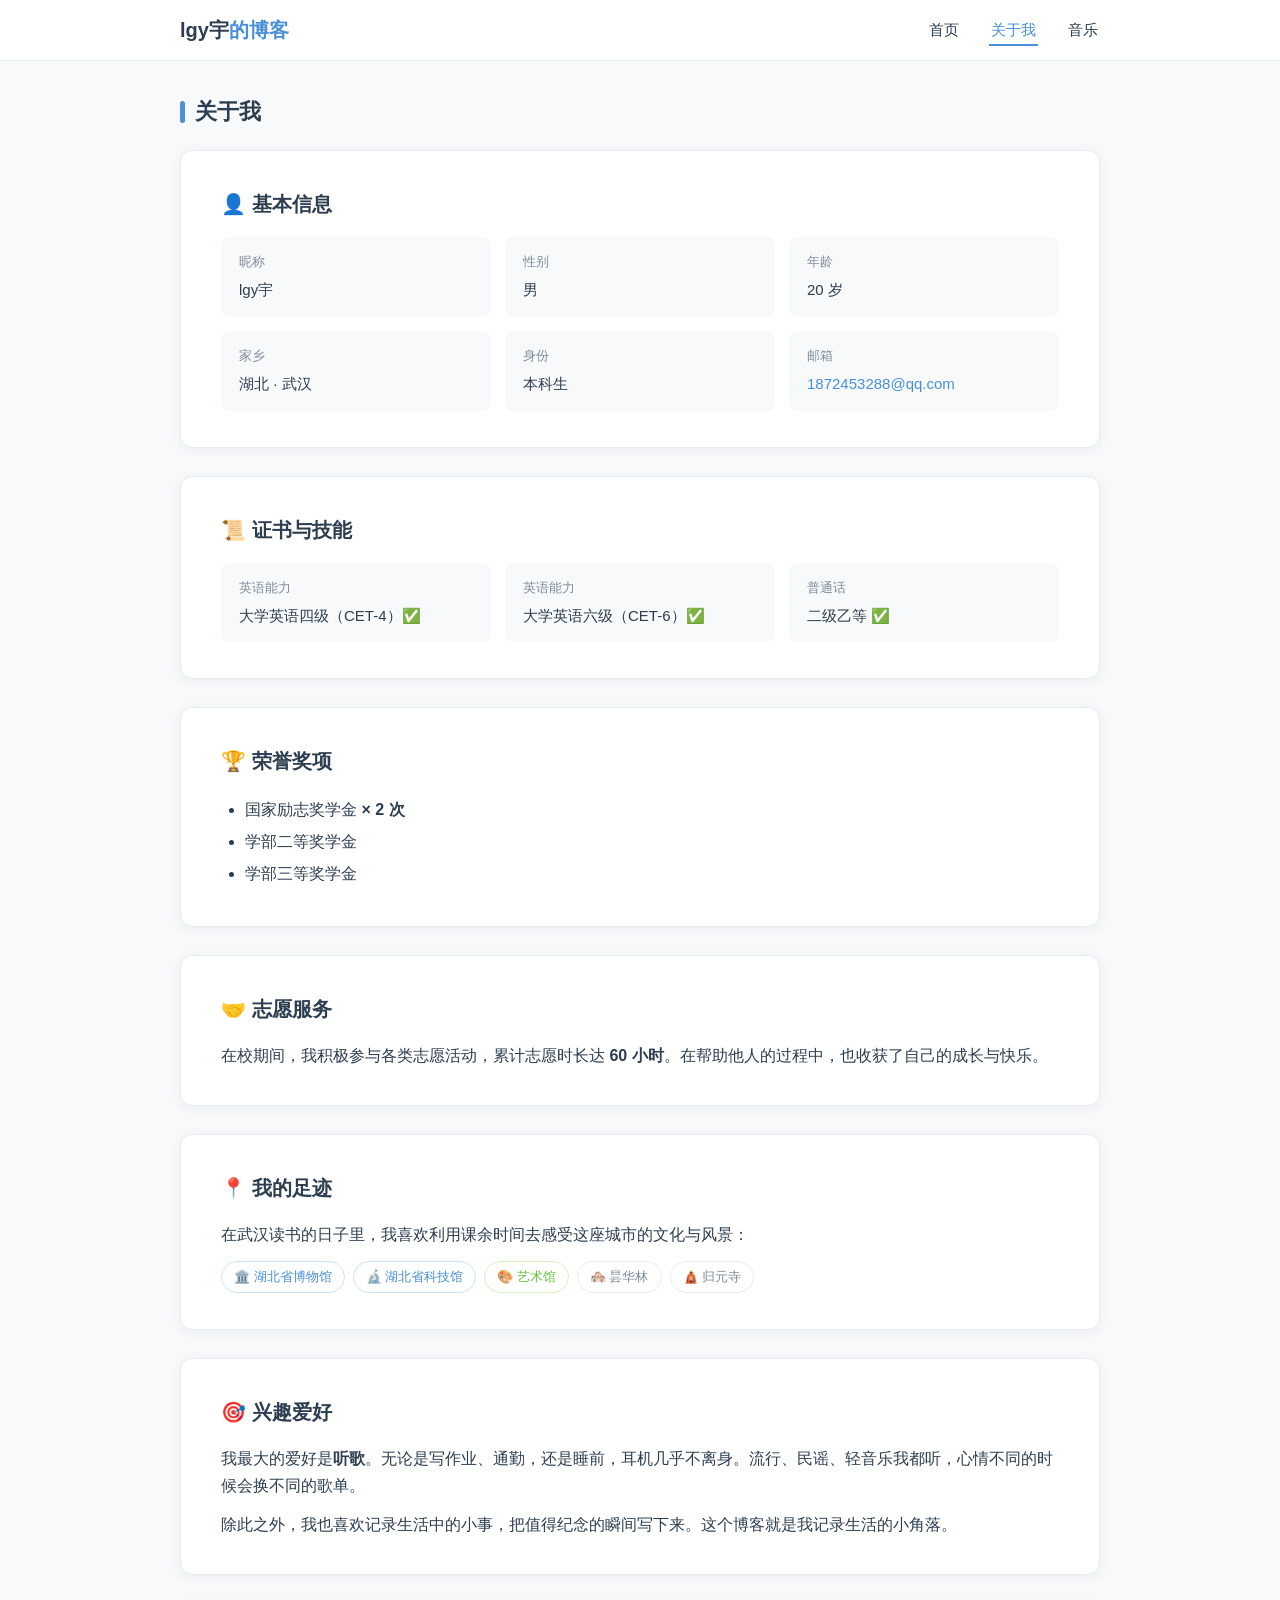
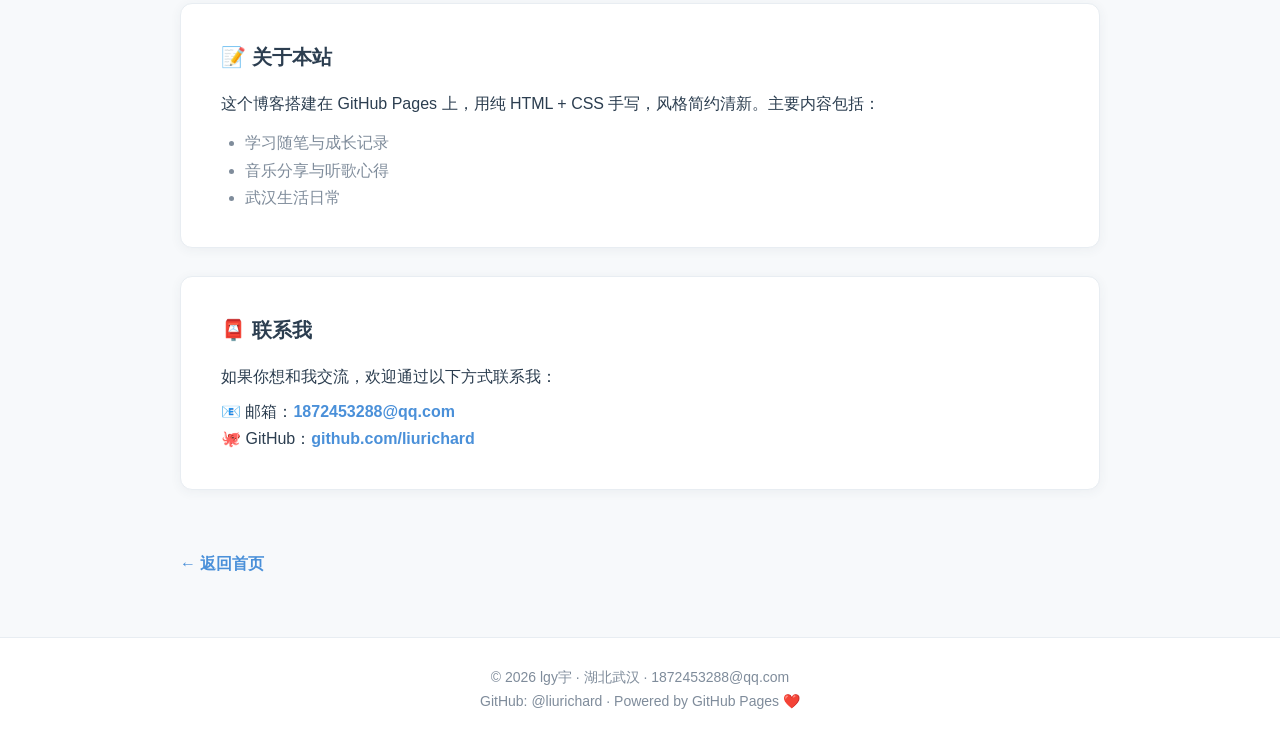
==== about.html @ 5af29183 "init: lgy宇的个人博客" ====
<!DOCTYPE html>
<html lang="zh-CN">
<head>
  <meta charset="UTF-8" />
  <meta name="viewport" content="width=device-width, initial-scale=1.0" />
  <meta name="description" content="关于lgy宇 - 一名来自湖北武汉的 20 岁本科生" />
  <title>关于我 | lgy宇的博客</title>
  <link rel="stylesheet" href="css/style.css" />
</head>
<body>
  <!-- 导航栏 -->
  <nav class="navbar">
    <div class="nav-inner">
      <a class="logo" href="index.html">lgy宇<span>的博客</span></a>
      <ul class="nav-links">
        <li><a href="index.html">首页</a></li>
        <li><a href="about.html" class="active">关于我</a></li>
        <li><a href="music.html">音乐</a></li>
      </ul>
    </div>
  </nav>

  <div class="container">
    <h2 class="section-title">关于我</h2>

    <!-- 基本信息 -->
    <div class="about-card">
      <h2>👤 基本信息</h2>
      <div class="info-grid">
        <div class="info-item">
          <span class="label">昵称</span>
          lgy宇
        </div>
        <div class="info-item">
          <span class="label">性别</span>
          男
        </div>
        <div class="info-item">
          <span class="label">年龄</span>
          20 岁
        </div>
        <div class="info-item">
          <span class="label">家乡</span>
          湖北 · 武汉
        </div>
        <div class="info-item">
          <span class="label">身份</span>
          本科生
        </div>
        <div class="info-item">
          <span class="label">邮箱</span>
          <a href="mailto:1872453288@qq.com">1872453288@qq.com</a>
        </div>
      </div>
    </div>

    <!-- 证书与技能 -->
    <div class="about-card">
      <h2>📜 证书与技能</h2>
      <div class="info-grid">
        <div class="info-item">
          <span class="label">英语能力</span>
          大学英语四级（CET-4）✅
        </div>
        <div class="info-item">
          <span class="label">英语能力</span>
          大学英语六级（CET-6）✅
        </div>
        <div class="info-item">
          <span class="label">普通话</span>
          二级乙等 ✅
        </div>
      </div>
    </div>

    <!-- 荣誉奖学金 -->
    <div class="about-card">
      <h2>🏆 荣誉奖项</h2>
      <ul style="margin-left: 24px; line-height: 2;">
        <li>国家励志奖学金 <strong>× 2 次</strong></li>
        <li>学部二等奖学金</li>
        <li>学部三等奖学金</li>
      </ul>
    </div>

    <!-- 志愿服务 -->
    <div class="about-card">
      <h2>🤝 志愿服务</h2>
      <p>在校期间，我积极参与各类志愿活动，累计志愿时长达 <strong>60 小时</strong>。在帮助他人的过程中，也收获了自己的成长与快乐。</p>
    </div>

    <!-- 我的足迹 -->
    <div class="about-card">
      <h2>📍 我的足迹</h2>
      <p style="margin-bottom: 12px;">在武汉读书的日子里，我喜欢利用课余时间去感受这座城市的文化与风景：</p>
      <div class="tags">
        <span class="tag blue">🏛️ 湖北省博物馆</span>
        <span class="tag blue">🔬 湖北省科技馆</span>
        <span class="tag green">🎨 艺术馆</span>
        <span class="tag">🏘️ 昙华林</span>
        <span class="tag">🛕 归元寺</span>
      </div>
    </div>

    <!-- 兴趣爱好 -->
    <div class="about-card">
      <h2>🎯 兴趣爱好</h2>
      <p style="margin-bottom: 12px;">我最大的爱好是<strong>听歌</strong>。无论是写作业、通勤，还是睡前，耳机几乎不离身。流行、民谣、轻音乐我都听，心情不同的时候会换不同的歌单。</p>
      <p>除此之外，我也喜欢记录生活中的小事，把值得纪念的瞬间写下来。这个博客就是我记录生活的小角落。</p>
    </div>

    <!-- 关于本站 -->
    <div class="about-card">
      <h2>📝 关于本站</h2>
      <p style="margin-bottom: 12px;">这个博客搭建在 GitHub Pages 上，用纯 HTML + CSS 手写，风格简约清新。主要内容包括：</p>
      <ul style="margin-left: 24px; color: var(--text-light);">
        <li>学习随笔与成长记录</li>
        <li>音乐分享与听歌心得</li>
        <li>武汉生活日常</li>
      </ul>
    </div>

    <!-- 联系我 -->
    <div class="about-card">
      <h2>📮 联系我</h2>
      <p>如果你想和我交流，欢迎通过以下方式联系我：</p>
      <p style="margin-top: 8px;">
        📧 邮箱：<a href="mailto:1872453288@qq.com" style="font-weight: 600;">1872453288@qq.com</a><br />
        🐙 GitHub：<a href="https://github.com/liurichard" target="_blank" style="font-weight: 600;">github.com/liurichard</a>
      </p>
    </div>

    <a class="back-link" href="index.html">← 返回首页</a>
  </div>

  <!-- 页脚 -->
  <footer class="footer">
    <p>© 2026 lgy宇 · 湖北武汉 · <a href="mailto:1872453288@qq.com">1872453288@qq.com</a></p>
    <p>GitHub: <a href="https://github.com/liurichard" target="_blank">@liurichard</a> · Powered by GitHub Pages ❤️</p>
  </footer>
</body>
</html>
---- css/style.css ----
/* ============ 基础变量与重置 ============ */
:root {
  --bg: #f7f9fb;
  --card: #ffffff;
  --text: #2c3e50;
  --text-light: #7f8c9b;
  --primary: #4a90d9;
  --primary-dark: #3a7bc0;
  --accent: #67c23a;
  --border: #e8edf2;
  --shadow: 0 2px 12px rgba(44, 62, 80, 0.06);
  --shadow-hover: 0 6px 24px rgba(44, 62, 80, 0.12);
  --radius: 12px;
}

* {
  margin: 0;
  padding: 0;
  box-sizing: border-box;
}

html {
  scroll-behavior: smooth;
}

body {
  font-family: "PingFang SC", "Microsoft YaHei", "Segoe UI", sans-serif;
  background: var(--bg);
  color: var(--text);
  line-height: 1.7;
}

a {
  color: var(--primary);
  text-decoration: none;
  transition: color 0.2s;
}

a:hover {
  color: var(--primary-dark);
}

img {
  max-width: 100%;
  display: block;
}

/* ============ 导航栏 ============ */
.navbar {
  position: sticky;
  top: 0;
  z-index: 100;
  background: rgba(255, 255, 255, 0.92);
  backdrop-filter: blur(8px);
  border-bottom: 1px solid var(--border);
}

.nav-inner {
  max-width: 960px;
  margin: 0 auto;
  padding: 0 20px;
  height: 60px;
  display: flex;
  align-items: center;
  justify-content: space-between;
}

.logo {
  font-size: 20px;
  font-weight: 700;
  color: var(--text);
}

.logo span {
  color: var(--primary);
}

.nav-links {
  display: flex;
  gap: 28px;
  list-style: none;
}

.nav-links a {
  color: var(--text);
  font-size: 15px;
  padding: 6px 2px;
  border-bottom: 2px solid transparent;
}

.nav-links a:hover,
.nav-links a.active {
  color: var(--primary);
  border-bottom-color: var(--primary);
}

/* ============ 主体容器 ============ */
.container {
  max-width: 960px;
  margin: 0 auto;
  padding: 32px 20px 60px;
}

/* ============ 首页 Hero ============ */
.hero {
  display: flex;
  align-items: center;
  gap: 36px;
  background: linear-gradient(135deg, #eaf3fc 0%, #f2fbf4 100%);
  border-radius: var(--radius);
  padding: 44px 40px;
  margin-bottom: 40px;
}

.avatar {
  width: 120px;
  height: 120px;
  border-radius: 50%;
  object-fit: cover;
  border: 4px solid #fff;
  box-shadow: var(--shadow);
  flex-shrink: 0;
}

.hero-text h1 {
  font-size: 28px;
  margin-bottom: 8px;
}

.hero-text .subtitle {
  color: var(--text-light);
  font-size: 16px;
  margin-bottom: 14px;
}

.tags {
  display: flex;
  flex-wrap: wrap;
  gap: 8px;
}

.tag {
  background: #fff;
  border: 1px solid var(--border);
  color: var(--text-light);
  font-size: 13px;
  padding: 4px 12px;
  border-radius: 999px;
}

.tag.blue { color: var(--primary); border-color: #cfe3f7; }
.tag.green { color: var(--accent); border-color: #d9efc9; }

/* ============ 区块标题 ============ */
.section-title {
  font-size: 22px;
  margin-bottom: 20px;
  display: flex;
  align-items: center;
  gap: 10px;
}

.section-title::before {
  content: "";
  width: 5px;
  height: 22px;
  background: var(--primary);
  border-radius: 3px;
}

/* ============ 文章卡片 ============ */
.post-list {
  display: grid;
  gap: 20px;
}

.post-card {
  background: var(--card);
  border-radius: var(--radius);
  box-shadow: var(--shadow);
  padding: 26px 28px;
  transition: transform 0.25s, box-shadow 0.25s;
  border: 1px solid var(--border);
}

.post-card:hover {
  transform: translateY(-4px);
  box-shadow: var(--shadow-hover);
}

.post-card h3 {
  font-size: 19px;
  margin-bottom: 8px;
}

.post-card h3 a {
  color: var(--text);
}

.post-card h3 a:hover {
  color: var(--primary);
}

.post-meta {
  color: var(--text-light);
  font-size: 13px;
  margin-bottom: 10px;
  display: flex;
  gap: 16px;
  flex-wrap: wrap;
}

.post-excerpt {
  color: var(--text-light);
  font-size: 15px;
  margin-bottom: 14px;
}

.read-more {
  font-size: 14px;
  font-weight: 600;
}

/* ============ 关于页 ============ */
.about-card {
  background: var(--card);
  border-radius: var(--radius);
  box-shadow: var(--shadow);
  border: 1px solid var(--border);
  padding: 36px 40px;
  margin-bottom: 28px;
}

.about-card h2 {
  font-size: 20px;
  margin-bottom: 16px;
}

.info-grid {
  display: grid;
  grid-template-columns: repeat(auto-fill, minmax(220px, 1fr));
  gap: 14px;
}

.info-item {
  background: var(--bg);
  border-radius: 8px;
  padding: 14px 18px;
  font-size: 15px;
}

.info-item .label {
  color: var(--text-light);
  font-size: 13px;
  display: block;
  margin-bottom: 4px;
}

/* ============ 音乐页 ============ */
.music-list {
  display: grid;
  gap: 16px;
}

.music-item {
  background: var(--card);
  border: 1px solid var(--border);
  border-radius: var(--radius);
  padding: 20px 24px;
  display: flex;
  align-items: center;
  gap: 18px;
  box-shadow: var(--shadow);
  transition: transform 0.25s;
}

.music-item:hover {
  transform: translateX(6px);
}

.music-cover {
  width: 64px;
  height: 64px;
  border-radius: 10px;
  object-fit: cover;
  flex-shrink: 0;
}

.music-info h4 {
  font-size: 16px;
  margin-bottom: 4px;
}

.music-info p {
  color: var(--text-light);
  font-size: 14px;
}

.music-note {
  margin-left: auto;
  font-size: 22px;
  color: var(--primary);
  flex-shrink: 0;
}

/* ============ 文章详情页 ============ */
.article {
  background: var(--card);
  border-radius: var(--radius);
  box-shadow: var(--shadow);
  border: 1px solid var(--border);
  padding: 44px 48px;
}

.article h1 {
  font-size: 28px;
  margin-bottom: 12px;
}

.article .post-meta {
  margin-bottom: 28px;
  padding-bottom: 20px;
  border-bottom: 1px solid var(--border);
}

.article-body h2 {
  font-size: 21px;
  margin: 28px 0 12px;
}

.article-body p {
  margin-bottom: 16px;
  font-size: 16px;
}

.article-body ul {
  margin: 0 0 16px 24px;
}

.article-body li {
  margin-bottom: 6px;
}

.back-link {
  display: inline-block;
  margin-top: 32px;
  font-weight: 600;
}

/* ============ 页脚 ============ */
.footer {
  border-top: 1px solid var(--border);
  background: #fff;
  padding: 28px 20px;
  text-align: center;
  color: var(--text-light);
  font-size: 14px;
}

.footer a {
  color: var(--text-light);
}

.footer a:hover {
  color: var(--primary);
}

/* ============ 响应式 ============ */
@media (max-width: 640px) {
  .hero {
    flex-direction: column;
    text-align: center;
    padding: 32px 24px;
  }

  .tags {
    justify-content: center;
  }

  .article {
    padding: 28px 22px;
  }

  .nav-links {
    gap: 16px;
  }

  .music-note {
    display: none;
  }
}
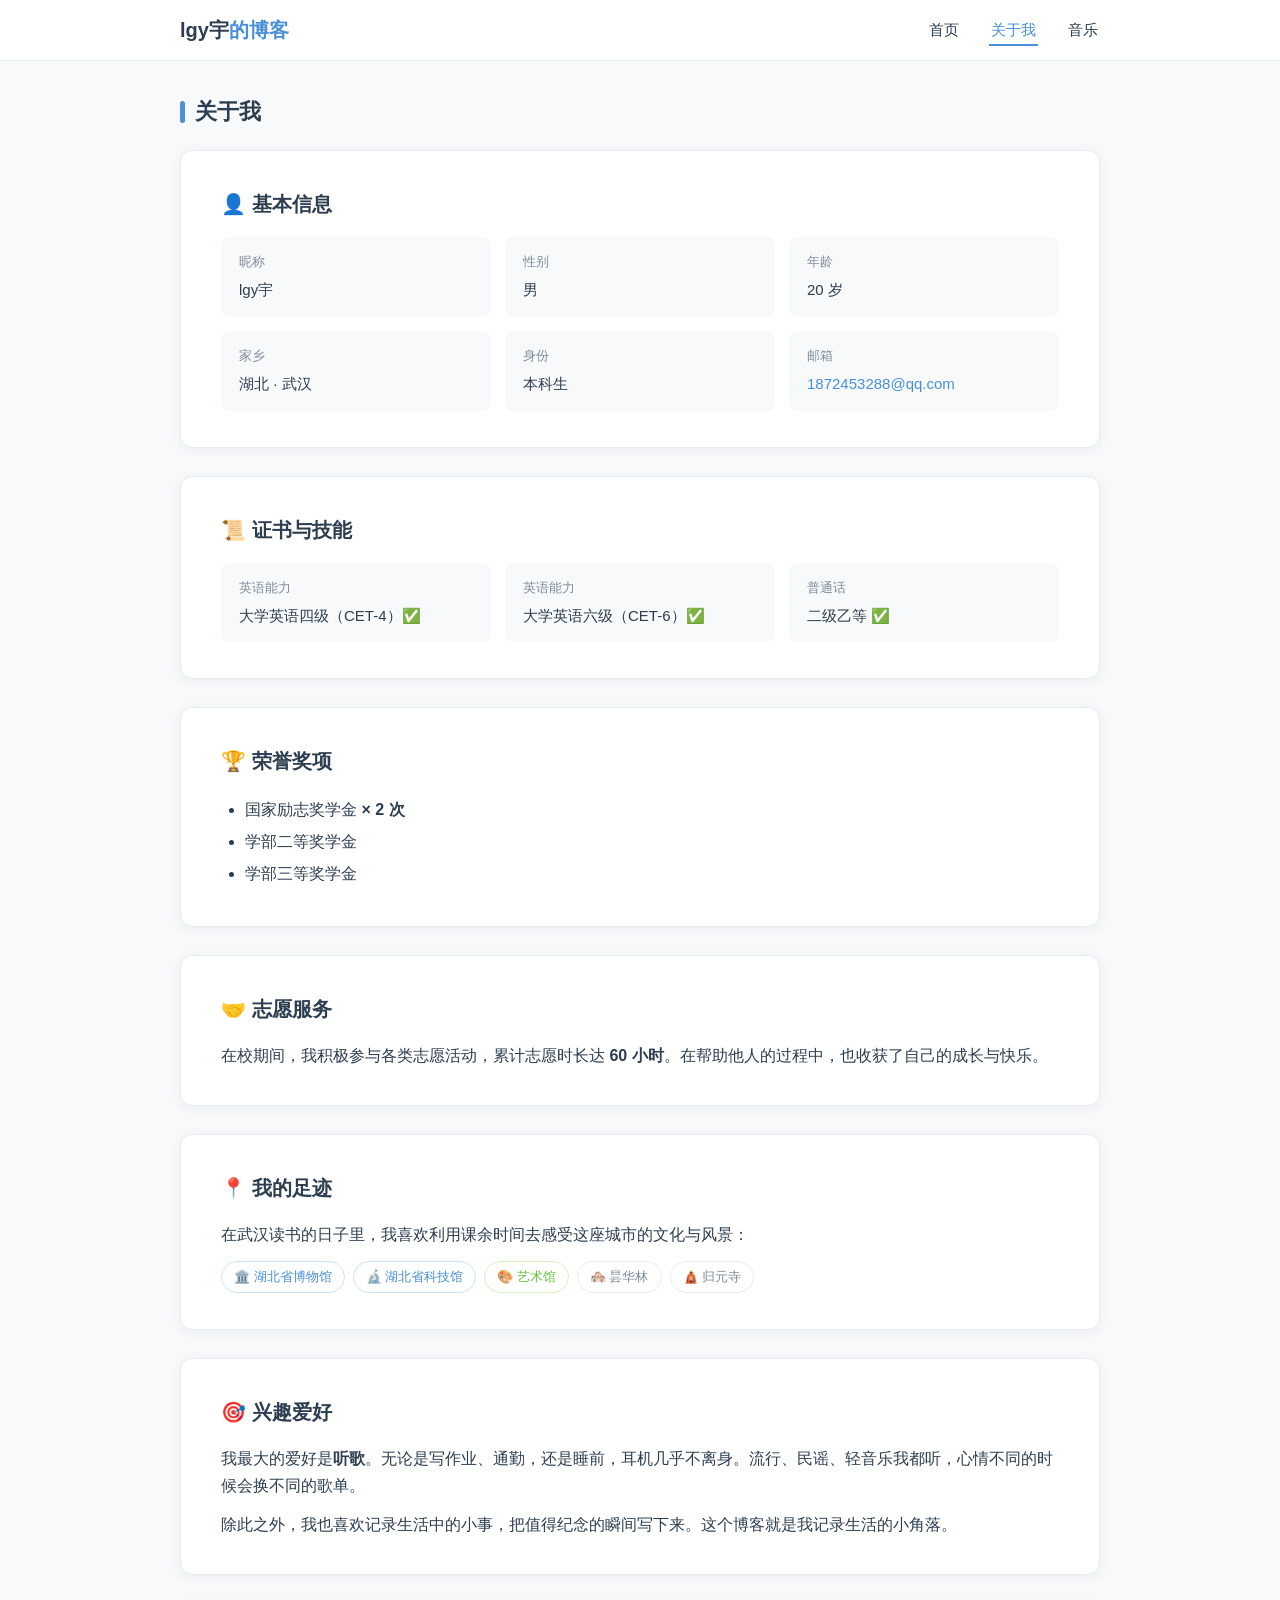
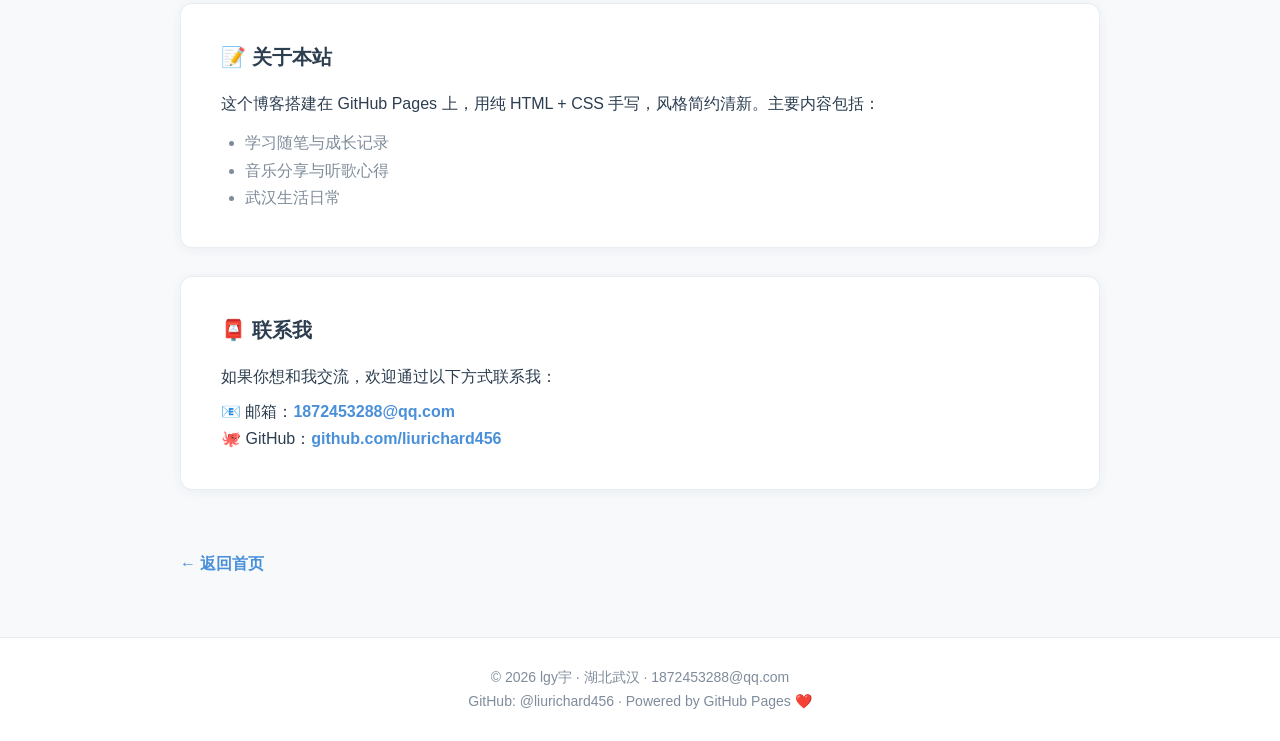
==== commit 4a0d9f63: "update: GitHub 用户名更正为 liurichard456" ====
--- a/about.html
+++ b/about.html
@@ -126,7 +126,7 @@
       <p>如果你想和我交流，欢迎通过以下方式联系我：</p>
       <p style="margin-top: 8px;">
         📧 邮箱：<a href="mailto:1872453288@qq.com" style="font-weight: 600;">1872453288@qq.com</a><br />
-        🐙 GitHub：<a href="https://github.com/liurichard" target="_blank" style="font-weight: 600;">github.com/liurichard</a>
+        🐙 GitHub：<a href="https://github.com/liurichard456" target="_blank" style="font-weight: 600;">github.com/liurichard456</a>
       </p>
     </div>
 
@@ -136,7 +136,7 @@
   <!-- 页脚 -->
   <footer class="footer">
     <p>© 2026 lgy宇 · 湖北武汉 · <a href="mailto:1872453288@qq.com">1872453288@qq.com</a></p>
-    <p>GitHub: <a href="https://github.com/liurichard" target="_blank">@liurichard</a> · Powered by GitHub Pages ❤️</p>
+    <p>GitHub: <a href="https://github.com/liurichard456" target="_blank">@liurichard456</a> · Powered by GitHub Pages ❤️</p>
   </footer>
 </body>
 </html>
